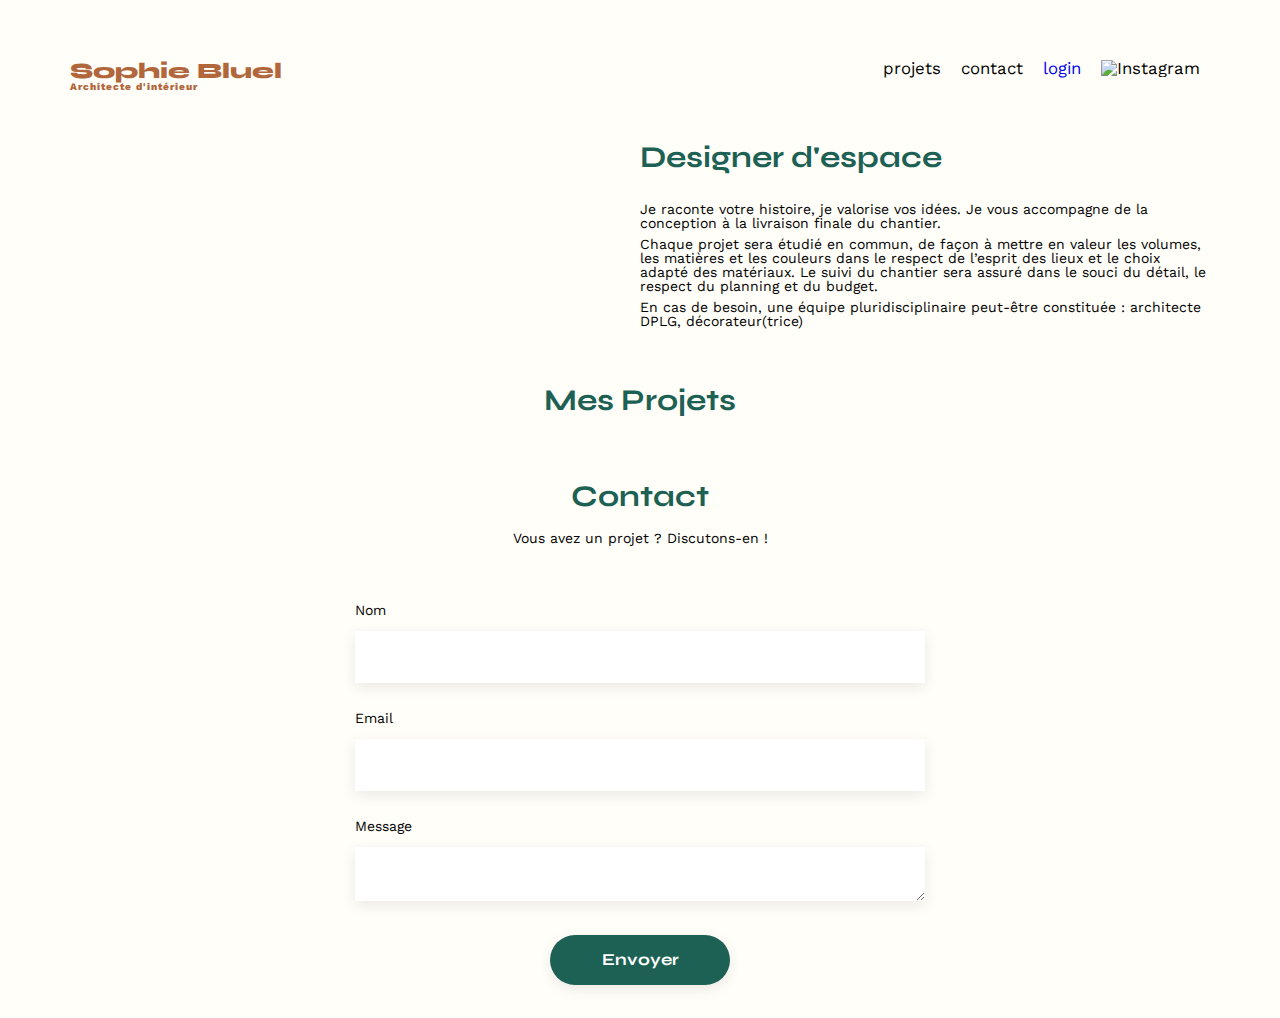
==== FrontEnd/index.html @ 021b11ae "Fixed toast creating whitespace, added close functionality to outside click on modal" ====
<!DOCTYPE html>
<html lang="fr">

	<head>
		<meta charset="UTF-8">
		<title>Sophie Bluel - Architecte d'intérieur</title>
		<meta name="viewport" content="width=device-width, initial-scale=1.0">
		<link rel="preconnect" href="https://fonts.googleapis.com">
		<link rel="preconnect" href="https://fonts.gstatic.com" crossorigin>
		<link
			href="https://fonts.googleapis.com/css2?family=Syne:wght@700;800&family=Work+Sans&display=swap"
			rel="stylesheet">
		<meta name="description" content>
		<link rel="stylesheet" href="./assets/style.css">
		<link rel="stylesheet"
			href="https://cdnjs.cloudflare.com/ajax/libs/font-awesome/6.2.1/css/all.min.css"
			integrity="sha512-MV7K8+y+gLIBoVD59lQIYicR65iaqukzvf/nwasF0nqhPay5w/9lJmVM2hMDcnK1OnMGCdVK+iQrJ7lzPJQd1w=="
			crossorigin="anonymous" referrerpolicy="no-referrer">


			<script type="module" src="./scripts/homepage.js" defer></script>
			<script type="module" src="./scripts/api.js" defer></script>
			<script type="module" src="./scripts/index.js" defer></script>
			<script type="module" src="./scripts/works.js" defer></script>
			<script type="module" src="./scripts/works-filters.js" defer></script>
			<script type="module" src="./scripts/login-flow.js" defer></script>
			<script type="module" src="./scripts/admin.js" defer></script>
			<script type="module" src="./scripts/modal.js" defer></script>



	</head>

	<body>
		<div class="main__container">
			<header>
				<h1>Sophie Bluel <span>Architecte d'intérieur</span></h1>
				<nav>
					<ul>
						<li>projets</li>
						<li>contact</li>
						<li><a class="login__button" href="login.html">login</a></li>
						<li><img src="./assets/icons/instagram.png" alt="Instagram"></li>
					</ul>
				</nav>
			</header>
			<main>
				<section id="introduction">
					<figure>
						<img src="./assets/images/sophie-bluel.png" alt>
					</figure>
					<article>
						<h2>Designer d'espace</h2>
						<p>Je raconte votre histoire, je valorise vos idées. Je vous accompagne de
							la conception à la
							livraison finale du chantier.</p>
						<p>Chaque projet sera étudié en commun, de façon à mettre en valeur les
							volumes, les matières et les
							couleurs dans le respect de l’esprit des lieux et le choix adapté des
							matériaux. Le suivi du
							chantier sera assuré dans le souci du détail, le respect du planning et
							du budget.</p>
						<p>En cas de besoin, une équipe pluridisciplinaire peut-être constituée :
							architecte DPLG,
							décorateur(trice)</p>
					</article>
				</section>
				<section id="portfolio">
					<dialog id="dialog" class="admin">
						<div class="dialog__nav">
							<button class="dialog__btn back" onclick="showWorksSection()">
								<i class="fa-solid fa-arrow-left-long"></i>
							</button>
							<button class="dialog__btn close">
								<i class="fa-solid fa-xmark"></i>
							</button>
						</div>

						<section class="modalGallery">
							<h3>Galerie photo</h3>
							<div class="modalGallery__container"></div>
						</section>
						<section class="uploadWorks">
							<form class="submitImage" id="image-form">
								<h3>Ajout Photo</h3>
								<div class="upload__container">
									<label for="photo" class="uploadArea">
										<i class="fa-regular fa-image"></i>
										<div class="uploadButtons">
											<button id="uploadButton">+ Ajouter Photo</button>
											<p class="uploadCriteria">jpg, png : 4mo max</p>
											<div id="selectedImage"></div>
										</div>
									</label>
									<input type="file" id="photo" name="image"
										accept="image/jpeg, image/png" required>
								</div>

								<div class="attributeArea">
									<label for="title">Titre</label>
									<input id="title" type="text" name="title" required>

									<label for="category">Catégorie</label>
									<select id="categorySelect" name="category" required></select>
								</div>
								<input type="submit" value="Valider">
							</form>

						</section>
						<footer class="dialog__bottom">
							<button class="gallery__btn" onclick="showAddPhotoSection()">Ajouter une
								photo</button>
						</footer>

					</dialog>

					<div class="project__header">
						<h2 class="project__title">Mes Projets</h2>
					</div>

					<div class="gallery"></div>
				</section>
				<section id="contact">
					<h2>Contact</h2>
					<p>Vous avez un projet ? Discutons-en !</p>
					<form action="#" method="post">
						<label for="name">Nom</label>
						<input type="text" name="name" id="name">
						<label for="email">Email</label>
						<input type="email" name="email" id="email">
						<label for="message">Message</label>
						<textarea name="message" id="message" cols="30" rows="10"></textarea>
						<input type="submit" value="Envoyer">
					</form>
				</section>
			</main>
		</div>
	</body>
</html>
---- FrontEnd/assets/style.css ----
/* Reset CSS */
html, body, div, span, applet, object, iframe,
h1, h2, h3, h4, h5, h6, p, blockquote, pre,
a, abbr, acronym, address, big, cite, code,
del, dfn, em, img, ins, kbd, q, s, samp,
small, strike, strong, sub, sup, tt, var,
b, u, i, center,
dl, dt, dd, ol, ul, li,
fieldset, form, label, legend,
table, caption, tbody, tfoot, thead, tr, th, td,
article, aside, canvas, details, embed,
figure, figcaption, footer, header, hgroup,
menu, nav, output, ruby, section, summary,
time, mark, audio, video {
    margin: 0;
    padding: 0;
    border: 0;
    font-size: 100%;
    font: inherit;
    vertical-align: baseline;
}

/* HTML5 display-role reset for older browsers */
article, aside, details, figcaption, figure,
footer, header, hgroup, menu, nav, section {
    display: block;
}

body {
    line-height: 1;
}

ol, ul {
    list-style: none;
}

blockquote, q {
    quotes: none;
}

blockquote:before, blockquote:after,
q:before, q:after {
    content: '';
    content: none;
}

table {
    border-collapse: collapse;
    border-spacing: 0;
}

/* End Reset CSS */

/* General Styles */
html {
    background-color: #fffef8;
}

.main__container {
    max-width: 1140px;
    margin: auto;
    font-family: 'Work Sans';
    font-size: 14px;
}

/* Header Styles */
header {
    display: flex;
    justify-content: space-between;
    margin: 3.75rem 0 3.125rem 0;
}

/* Section Styles */
section {
    margin: 50px 0;
}

/* Heading Styles */
h1, h2 {
    font-family: 'Syne';
}

h1 {
    display: flex;
    flex-direction: column;
    font-size: 22px;
    font-weight: 800;
    color: #B1663C;
}

h1 > span {
    font-family: 'Work Sans';
    font-size: 10px;
    letter-spacing: 0.1em;
}

h2 {
    font-weight: 700;
    font-size: 30px;
    color: #1D6154;
}

/* Navigation Styles */
nav ul {
    display: flex;
    align-items: center;
    list-style-type: none;
}

nav li {
    padding: 0 10px;
    font-size: 1.2em;
}

li:hover {
    color: #B1663C;
}

/* Introduction Styles */
#introduction {
    display: flex;
    align-items: center;
}

#introduction figure, #introduction article {
    flex: 1;
}

#introduction img {
    display: block;
    margin: auto;
    width: 80%;
}

#introduction h2 {
    margin-bottom: 1em;
}

#introduction p {
    margin-bottom: 0.5em;
}

/* Portfolio Styles */
#portfolio h2 {
    text-align: center;
}

.gallery__btn {
    background: none;
    color: #1D6154;
    border-radius: 60px;
    border: 2px solid #1D6154;
    padding: .5em 1em;
    font-family: 'Syne';
    font-size: 16px;
    font-weight: 700;
}

.gallery__btn:hover {
    background-color: #1D6154;
    color: white;
}

#portfolio ul {
    display: flex;
    gap: .5em;
    justify-content: center;
    flex-wrap: wrap;
    margin: 2em 0;
    flex-direction: row;
}

.gallery {
    width: 100%;
    display: grid;
    grid-template-columns: 1fr 1fr 1fr;
    grid-column-gap: 20px;
    grid-row-gap: 20px;
}

.gallery img {
    width: 100%;
}

/* Contact Styles */
#contact {
    width: 50%;
    margin: auto;
}

#contact > * {
    text-align: center;
}

#contact h2 {
    margin-bottom: 20px;
}

#contact form {
    text-align: left;
    margin-top: 30px;
    display: flex;
    flex-direction: column;
}

#contact input, #contact textarea {
    height: 50px;
    font-size: 1.2em;
    border: none;
    box-shadow: 0px 4px 14px rgba(0, 0, 0, 0.09);
}

#contact label {
    margin: 2em 0 1em 0;
}


input[type="submit"]{
	font-family: 'Syne';
	font-weight: 700;
	color: white;
	background-color: #1D6154;
	margin : 2em auto ;
	width: 180px;
	text-align: center;
	border-radius: 60px ;
}

.attributeArea > input[type="submit"] {
	margin: 0 auto;
	height: 2rem;
	background-color: grey;
	border: none;

	text-align: center;
	border-radius: 60px;
	width: 50%;

	font-family: 'Syne';
	font-weight: 700;
	color: white;

}

/* Footer Styles */
footer nav ul {
    display: flex;
    justify-content: flex-end;
    margin: 2em;
}

/* Login Styles */
.login h1 {
    color: #1D6154;
    font-size: 30px;
    font-family: 'Syne';
    font-weight: 700;
    word-wrap: break-word;
}

.login {
    display: flex;
    flex-direction: column;
    justify-content: center;
    align-items: center;
    gap: 3.75rem;
}

.email, .password {
    display: flex;
    flex-direction: column;
    width: 24rem;
}

.login label {
    margin-bottom: .5rem;
    color: #3D3D3D;
    font-size: 14px;
    font-family: 'Work Sans';
}

.login input {
    border: none;
    height: 2.5rem;
    box-shadow: 0px 4px 14px rgba(0, 0, 0, 0.09);
    padding-left: 1rem;
}

.login > .container {
    display: flex;
    flex-direction: column;
    gap: 2rem;
}

.login aside {
    text-align: center;
}

.login button {
    background: #1D6154;
    color: white;
    border-radius: 60px;
    border: 2px solid #1D6154;
    padding: .5em 0;
    font-family: 'Syne';
    font-size: 16px;
    font-weight: 700;
    width: 50%;
    margin: auto;
}

.login__button {
    text-decoration: none;
}

.login input:not(:focus):not(:placeholder-shown):invalid {
    border: 2px solid red;
    animation: headshake 100ms cubic-bezier(.4,.1,.6,.9) 2;
}

.login > .container {
    display: flex;
    flex-direction: column;
    gap: 2rem;
}

.login aside {
    text-align: center;
}

.login button {
    background: #1D6154;
    color: white;
    border-radius: 60px;
    border: 2px solid #1D6154;
    padding: .5em 0;
    font-family: 'Syne';
    font-size: 16px;
    font-weight: 700;
    width: 50%;
    margin: auto;
}

a:visited {
    color: inherit; /* Use the default text color for visited links */
}

.login .status__wrapper {
    height: 2rem;
    display: flex;
    align-items: center;
    flex-direction: row;
    color: white;
}

.login .status__wrapper.error {
    background-color: red;
}

.login .status__wrapper.success {
    background-color: green;
}

.status__wrapper > i {
    padding: 0 .5rem;
}

.status__wrapper.hidden {
    display: none;
}

/* Admin Header Styles */
body {
    position: relative;
}

.admin__header {
    display: flex;
	gap: 1rem;
    justify-content: center;
    background-color: black;
    width: 100%;
    box-sizing: border-box;
    padding: 1rem; /* Adjust padding as needed */
    position: sticky;
    top: 0;
}

.admin__header.hidden {
    display: none;
}

.admin__header > span, i {
    color: white;
	font-family: 'Work Sans';
	font-size: 16px;
	font-weight: 400;
	line-height: 19px;
	letter-spacing: 0em;
	text-align: center;

}

/* Project Header Styles */
.project__header {
    display: flex;
    justify-content: center;
    align-items: center;
    gap: 1rem;
}

.modify_modal:hover, .modify__modal > * {
    cursor: pointer;
}

dialog {
    border: none;
}

/* Project Title and Modify Modal Styles */
.project__title, .modify__modal {
    margin-bottom: 1rem;
}

.dialog__nav {
    display: flex;
    justify-content: space-between;
}

.dialog__btn {
    background: none;
    border: none;
    cursor: pointer;
}

.dialog__btn > i {
    color: black;
    font-size: 1rem;
}

.back {
    visibility: hidden;
}

/* Works Styles */
.works {
    padding-top: 1rem;
    display: flex;
    flex-direction: column;
    gap: 1rem;
}

.works > thead {
    display: flex;
    justify-content: center;
}

.works > tbody {
    display: flex;
    flex-direction: column;
    align-self: center;
}

#dialog__btn {
    background: none;
    color: black;
    border: none;
}

/* Modal Gallery Styles */
.modalGallery > h3 {
    color: black;
    font-size: 1.5rem;
    font-family: Work Sans;
    font-weight: 400;
    text-align: center;
    padding: 0 0 3rem 0;
}

.modalGallery__container {
    display: grid;
    grid-template-columns: 1fr 1fr 1fr 1fr 1fr;
    grid-column-gap: .5rem;
    grid-row-gap: .5rem;
    padding: 0 104px;
}

.modalGallery__container img {
    width: 80px;
}

.modalGallery__container figure {
    position: relative;
}

.modalGallery__container > figure > button {
    position: absolute;
    top: .4rem;
    right: .4rem;
    font-size: 1rem;
    border: none;
    background: black;
    border-radius: 20%;
}

.dialog__bottom {
    display: flex;
    flex-direction: column;
    align-items: center;
}

.dialog__bottom > * {
    width: 50%;
}

.dialog__bottom::before {
    content: '';
    margin: 2rem 0;
    display: block;
    width: 100%;
    height: 1px;
    background-color: black;
}

.delete__button {
    cursor: pointer;
}

/* Upload Works Styles */
.uploadWorks {
    display: none;
}

/* Submit Image Styles */
.submitImage {
    display: flex;
    flex-direction: column;
    align-items: center;
    gap: 2rem;
	padding: 0 7rem;

}

.upload__container {
    width: 100%;
    background-color: #E8F1F6;
}

.upload__container > .uploadArea {
    display: flex;
    flex-direction: column;
    align-items: center;
    padding: 1rem 0;
}

.uploadArea {
    display: flex;
    flex-direction: column;
    gap: 1rem;
}

.uploadArea > i {
    font-size: 4rem;
    color: #b9c5cc;
}

.uploadButtons {
    display: flex;
    flex-direction: column;
    gap: 1rem;
}

.submitImage > h3 {
    color: black;
    font-size: 1.5rem;
    font-family: Work Sans;
    font-weight: 400;
    text-align: center;
}

.submitImage > input[type="submit"] {
    margin: 0;
    height: 2rem;
    background-color: grey;
}

.submitImage > input[type="submit"]:hover {
    background-color: #1D6154;
    transition: background-color 0.3s ease;
}

dialog > section {
    margin: 0;
}

.upload__container > input {
    display: none;
}

#uploadButton {
    width: 173px;
    height: 36px;
    border: none;
    border-radius: 50px;
    background-color: #b9c5cc;
    color: #306685;
    cursor: pointer;
    transition: transform .4s;
    font-family: Work Sans;
    font-size: 14px;
    font-weight: 500;
    line-height: 16px;
    letter-spacing: 0em;
}

.uploadCriteria {
    text-align: center;
}

#uploadButton:hover {
    transform: scale(0.95);
}

/* Attribute Area Styles */
.attributeArea {
    display: flex;
    flex-direction: column;
    gap: 1rem;

}

.attributeArea > input[type=text], select {
    background: none;
    border: none;
    width: 420px;
    height: 51px;
    box-shadow: 0px 4px 14px 0px #00000017;
}

/* Input Number Styles */
/* Chrome, Safari, Edge, Opera */
input::-webkit-outer-spin-button,
input::-webkit-inner-spin-button {
    -webkit-appearance: none;
    margin: 0;
}

/* Firefox */
input[type=number] {
    -moz-appearance: textfield;
}

#selectedImage {
    max-width: 100%;
    max-height: 200px;
}

/* Toast Styles */
.toast-container {
    display: flex;
    justify-content: flex-start;
    align-items: center;
  
    position: fixed;
    width: 18rem;
    height: 5rem;
    top: 10rem;
    left: 0;
    background-color: green;
}

.toast-container > i {
    font-size: 2.5rem;
    margin: 1rem;
}

.toast__text {
    color: white;
}

.toast__text > h2 {
    font-size: 1.1rem;
    font-weight: 400;
    color: white;
}

.toast__text > p {
	font-family: 'Work Sans';
    font-size: .8rem;
    color: white;
}

/* Toast Duration Styles */
.toast-duration {
    position: absolute;
    bottom: 0;
    height: 3px;
    width: 100%;
    background-color: grey;

    &::after {
        display: block;
        content: '';
        position: absolute;
        top: 0;
        left: 0;
        width: 0%;
        height: inherit;
        background-color: white;
        animation-name: toastDuration;
        animation-duration: 5s;
        animation-timing-function: linear;
        animation-fill-mode: forwards;
    }
}

/* Keyframe Animation */
@keyframes headshake {
    25% {
        transform: translateX(2%);
    }
    75% {
        transform: translateX(2% * -1);
    }
}

@keyframes toastDuration {
    from {
        width: 0%;
    }
    to {
        width: 100%;
    }
}
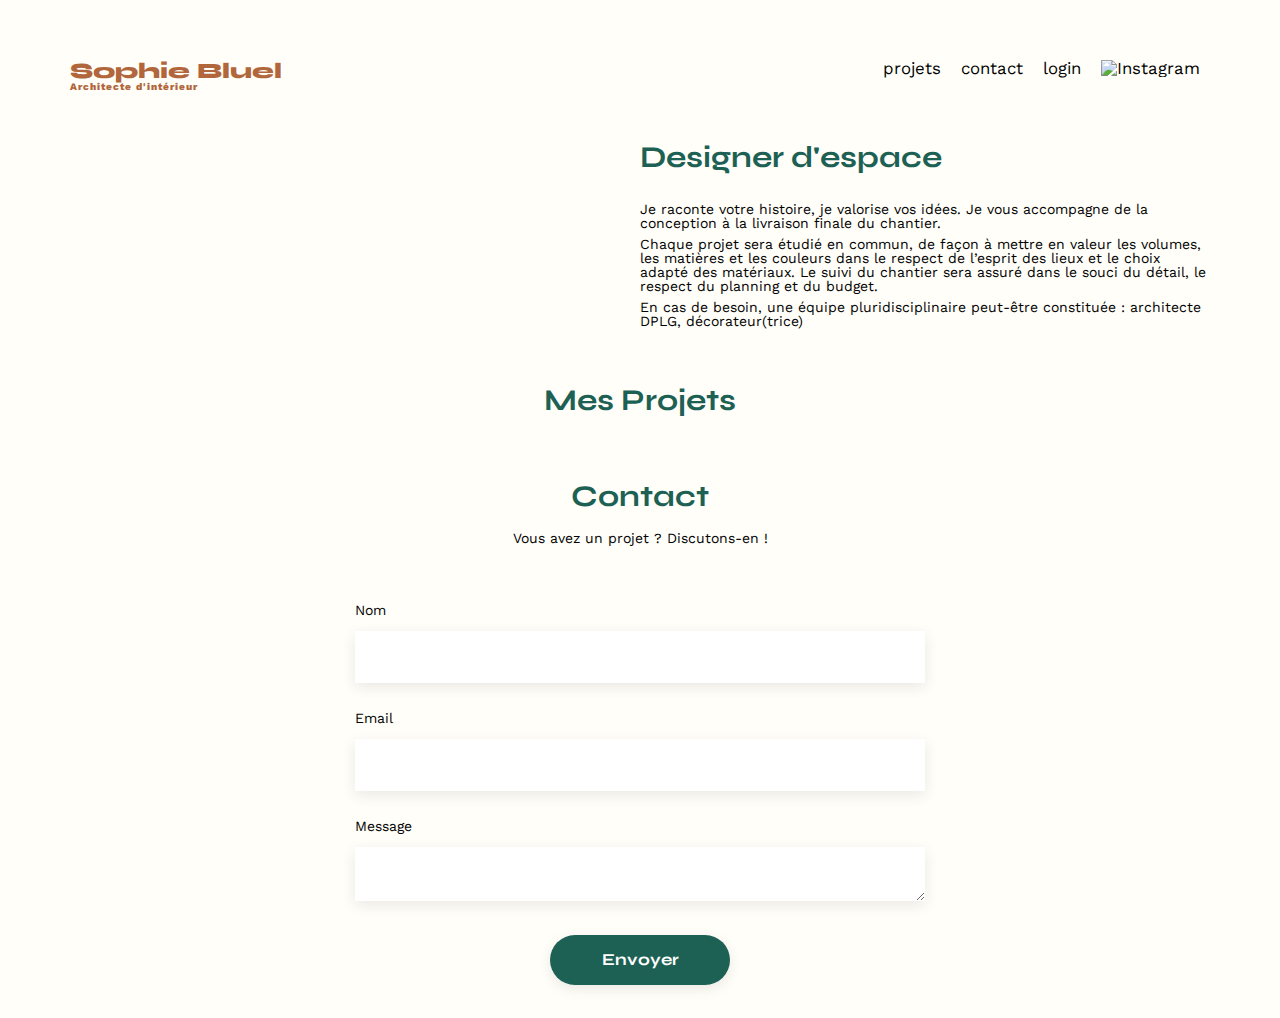
==== commit d8de045b: "Fixed some errors" ====
--- a/FrontEnd/index.html
+++ b/FrontEnd/index.html
@@ -17,15 +17,7 @@
 			integrity="sha512-MV7K8+y+gLIBoVD59lQIYicR65iaqukzvf/nwasF0nqhPay5w/9lJmVM2hMDcnK1OnMGCdVK+iQrJ7lzPJQd1w=="
 			crossorigin="anonymous" referrerpolicy="no-referrer">
 
-
-			<script type="module" src="./scripts/homepage.js" defer></script>
-			<script type="module" src="./scripts/api.js" defer></script>
-			<script type="module" src="./scripts/index.js" defer></script>
-			<script type="module" src="./scripts/works.js" defer></script>
-			<script type="module" src="./scripts/works-filters.js" defer></script>
-			<script type="module" src="./scripts/login-flow.js" defer></script>
-			<script type="module" src="./scripts/admin.js" defer></script>
-			<script type="module" src="./scripts/modal.js" defer></script>
+			<script type="module" src="./scripts/index.js"></script>
 
 
 
@@ -37,8 +29,8 @@
 				<h1>Sophie Bluel <span>Architecte d'intérieur</span></h1>
 				<nav>
 					<ul>
-						<li>projets</li>
-						<li>contact</li>
+						<li><a href="/index.html">projets</a></li>
+						<li><a href="#">contact</a></li>
 						<li><a class="login__button" href="login.html">login</a></li>
 						<li><img src="./assets/icons/instagram.png" alt="Instagram"></li>
 					</ul>
@@ -68,7 +60,7 @@
 				<section id="portfolio">
 					<dialog id="dialog" class="admin">
 						<div class="dialog__nav">
-							<button class="dialog__btn back" onclick="showWorksSection()">
+							<button class="dialog__btn back">
 								<i class="fa-solid fa-arrow-left-long"></i>
 							</button>
 							<button class="dialog__btn close">
@@ -84,31 +76,31 @@
 							<form class="submitImage" id="image-form">
 								<h3>Ajout Photo</h3>
 								<div class="upload__container">
-									<label for="photo" class="uploadArea">
+									<label for="uploadButton" class="uploadArea">
 										<i class="fa-regular fa-image"></i>
-										<div class="uploadButtons">
-											<button id="uploadButton">+ Ajouter Photo</button>
-											<p class="uploadCriteria">jpg, png : 4mo max</p>
-											<div id="selectedImage"></div>
-										</div>
-									</label>
+										  <button id="uploadButton">+ Ajouter Photo</button>
+										  <span class="uploadCriteria">jpg, png : 4mo max</span>
+									  </label>									  
 									<input type="file" id="photo" name="image"
-										accept="image/jpeg, image/png" required>
+										accept="image/jpeg, image/png">
 								</div>
 
 								<div class="attributeArea">
 									<label for="title">Titre</label>
-									<input id="title" type="text" name="title" required>
+									<input id="title" type="text" name="title">
 
-									<label for="category">Catégorie</label>
-									<select id="categorySelect" name="category" required></select>
+									<label for="categorySelect">Catégorie</label>
+									<select id="categorySelect" name="category">
+										<option value="" disabled selected>Select a category</option>
+									</select>
 								</div>
-								<input type="submit" value="Valider">
+								<div class="spacer"></div>
+								<input type="submit" class="modal__submitbutton" value="Valider">
 							</form>
 
 						</section>
 						<footer class="dialog__bottom">
-							<button class="gallery__btn" onclick="showAddPhotoSection()">Ajouter une
+							<button class="gallery__btn">Ajouter une
 								photo</button>
 						</footer>
 
--- a/FrontEnd/assets/style.css
+++ b/FrontEnd/assets/style.css
@@ -345,30 +345,6 @@
     color: inherit; /* Use the default text color for visited links */
 }
 
-.login .status__wrapper {
-    height: 2rem;
-    display: flex;
-    align-items: center;
-    flex-direction: row;
-    color: white;
-}
-
-.login .status__wrapper.error {
-    background-color: red;
-}
-
-.login .status__wrapper.success {
-    background-color: green;
-}
-
-.status__wrapper > i {
-    padding: 0 .5rem;
-}
-
-.status__wrapper.hidden {
-    display: none;
-}
-
 /* Admin Header Styles */
 body {
     position: relative;
@@ -415,6 +391,7 @@
 
 dialog {
     border: none;
+    border-radius: .5rem;
 }
 
 /* Project Title and Modify Modal Styles */
@@ -467,6 +444,7 @@
     border: none;
 }
 
+.modalGallery { padding: 0 6.5rem;}
 /* Modal Gallery Styles */
 .modalGallery > h3 {
     color: black;
@@ -482,7 +460,6 @@
     grid-template-columns: 1fr 1fr 1fr 1fr 1fr;
     grid-column-gap: .5rem;
     grid-row-gap: .5rem;
-    padding: 0 104px;
 }
 
 .modalGallery__container img {
@@ -517,6 +494,12 @@
     content: '';
     margin: 2rem 0;
     display: block;
+    width: 68%;
+    height: 1px;
+    background-color: black;
+}
+
+.spacer {
     width: 100%;
     height: 1px;
     background-color: black;
@@ -539,6 +522,12 @@
     gap: 2rem;
 	padding: 0 7rem;
 
+}
+
+.uploadArea.has-image button,
+.uploadArea.has-image i,
+.uploadArea.has-image span.uploadCriteria {
+    display: none;
 }
 
 .upload__container {
@@ -584,7 +573,7 @@
     background-color: grey;
 }
 
-.submitImage > input[type="submit"]:hover {
+#validatedForm {
     background-color: #1D6154;
     transition: background-color 0.3s ease;
 }
@@ -637,19 +626,6 @@
     box-shadow: 0px 4px 14px 0px #00000017;
 }
 
-/* Input Number Styles */
-/* Chrome, Safari, Edge, Opera */
-input::-webkit-outer-spin-button,
-input::-webkit-inner-spin-button {
-    -webkit-appearance: none;
-    margin: 0;
-}
-
-/* Firefox */
-input[type=number] {
-    -moz-appearance: textfield;
-}
-
 #selectedImage {
     max-width: 100%;
     max-height: 200px;
@@ -697,8 +673,9 @@
     height: 3px;
     width: 100%;
     background-color: grey;
-
-    &::after {
+}
+
+.toast-duration::after {
         display: block;
         content: '';
         position: absolute;
@@ -711,8 +688,22 @@
         animation-duration: 5s;
         animation-timing-function: linear;
         animation-fill-mode: forwards;
-    }
-}
+}
+
+
+a, .forgotten {
+    text-decoration: none;
+    color: black;
+}
+.forgotten {
+        font-family: "Work Sans";
+        font-size: 14px;
+        font-weight: 500;
+        line-height: 16px;
+        letter-spacing: 0em;
+        text-align: center;
+}
+
 
 /* Keyframe Animation */
 @keyframes headshake {
@@ -720,7 +711,7 @@
         transform: translateX(2%);
     }
     75% {
-        transform: translateX(2% * -1);
+        transform: translateX(-2%);
     }
 }
 
